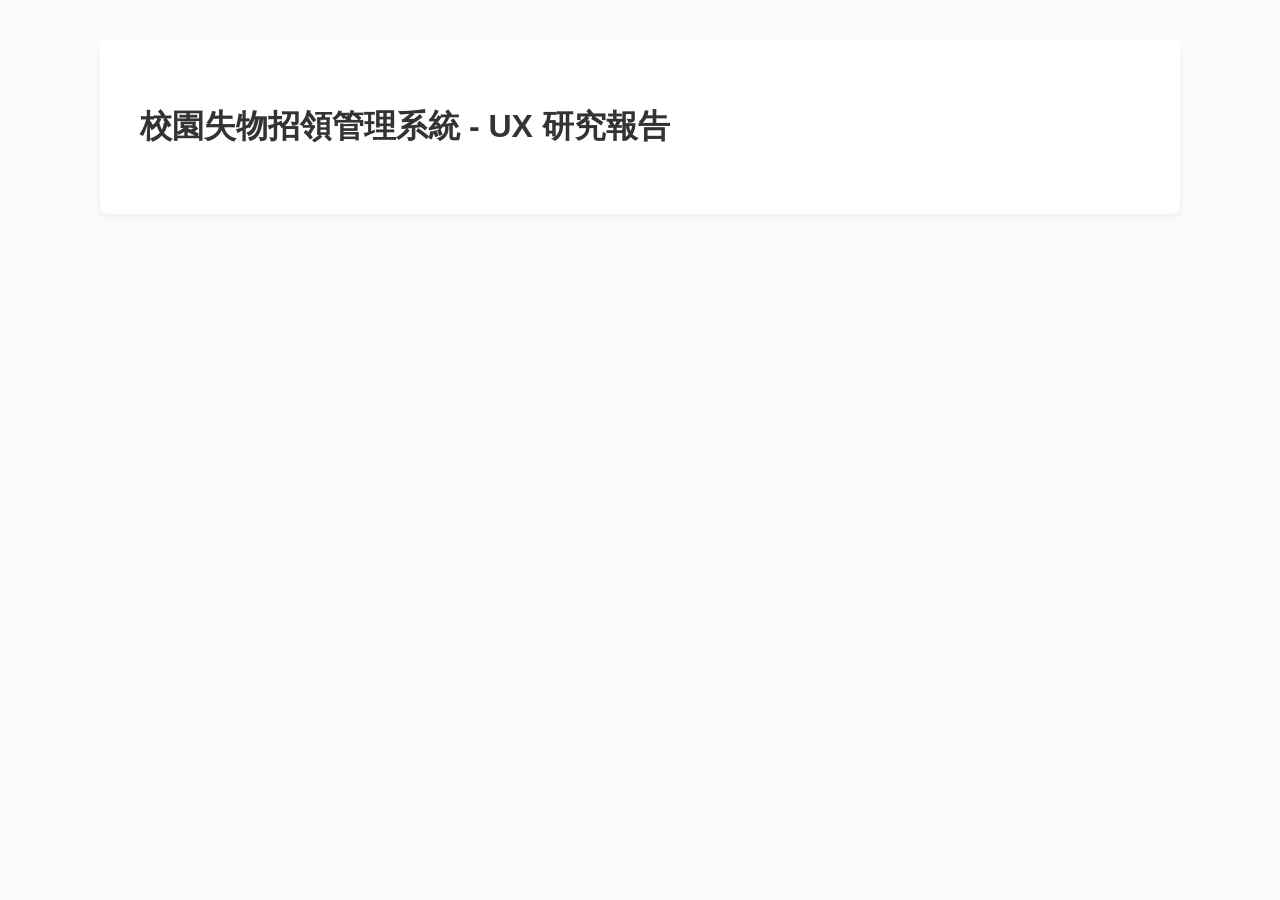
==== index.html @ 8433282e "Add files via upload" ====
<!DOCTYPE html>
<html lang="zh-TW">
<head>
    <meta charset="UTF-8">
    <meta name="viewport" content="width=device-width, initial-scale=1.0">
    <title>校園失物招領管理系統 - UX 研究報告</title>
    <link rel="stylesheet" href="style.css">
</head>
<body>
    <div class="container">
        <h1>校園失物招領管理系統 - UX 研究報告</h1>
        </div>
</body>
</html>
---- style.css ----
:root {
    --primary-color: #2c3e50;
    --secondary-color: #34495e;
    --bg-color: #f9fbfd;
    --border-color: #e2e8f0;
}
body {
    font-family: -apple-system, BlinkMacSystemFont, "Segoe UI", Roboto, Arial, sans-serif;
    line-height: 1.6;
    color: #333;
    background-color: var(--bg-color);
    margin: 0;
    padding: 0;
}
.container {
    max-width: 1000px;
    margin: 40px auto;
    background: #fff;
    padding: 40px;
    border-radius: 8px;
    box-shadow: 0 4px 6px rgba(0,0,0,0.05);
}
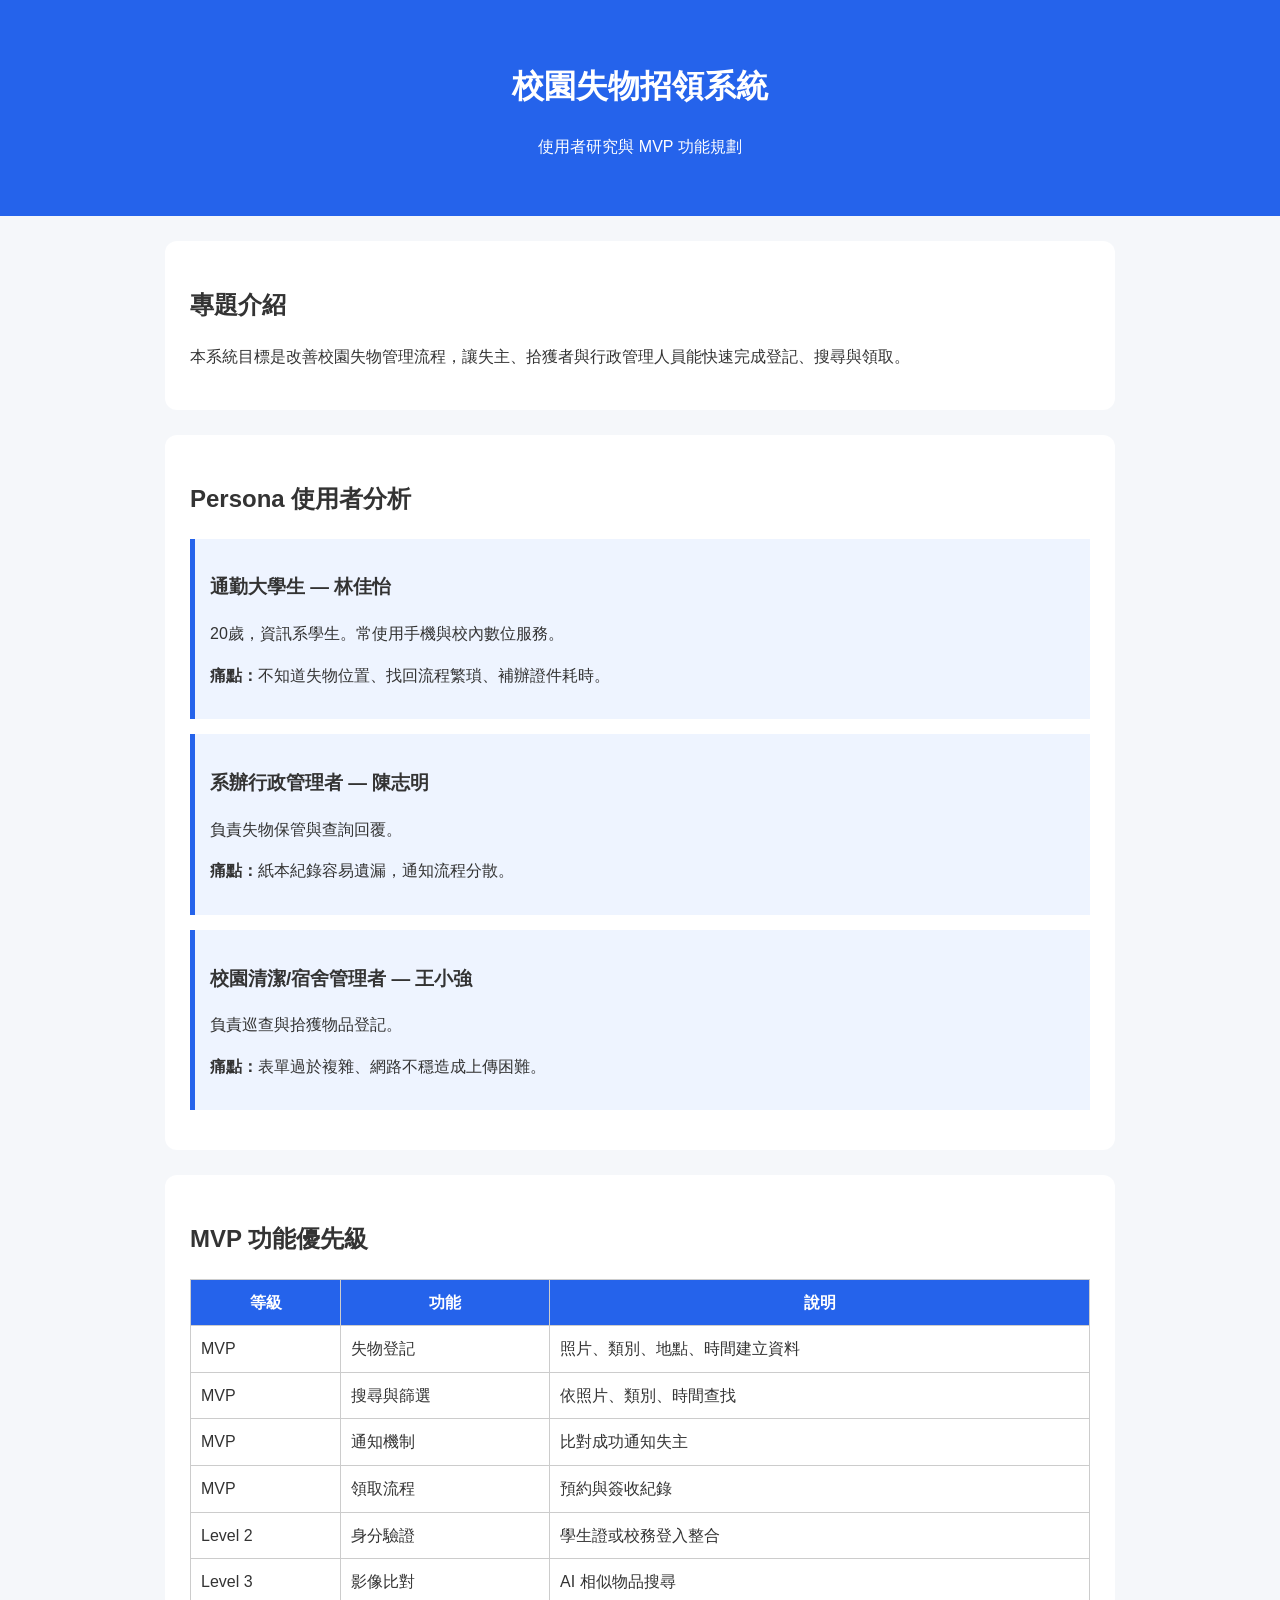
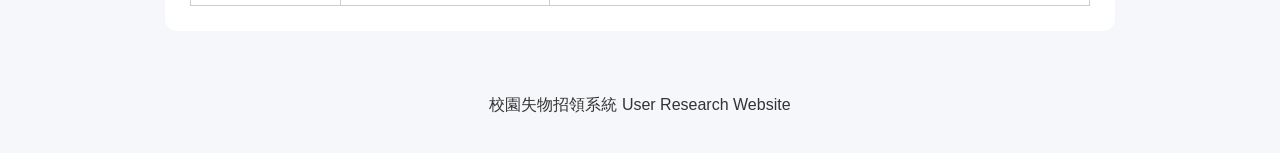
==== commit 56e2ea11: "Add files via upload" ====
--- a/index.html
+++ b/index.html
@@ -1,14 +1,58 @@
-<!DOCTYPE html>
-<html lang="zh-TW">
-<head>
-    <meta charset="UTF-8">
-    <meta name="viewport" content="width=device-width, initial-scale=1.0">
-    <title>校園失物招領管理系統 - UX 研究報告</title>
-    <link rel="stylesheet" href="style.css">
-</head>
-<body>
-    <div class="container">
-        <h1>校園失物招領管理系統 - UX 研究報告</h1>
-        </div>
-</body>
-</html>+<!DOCTYPE html>
+<html lang="zh-Hant">
+<head>
+<meta charset="UTF-8">
+<meta name="viewport" content="width=device-width, initial-scale=1.0">
+<title>校園失物招領系統 - 使用者研究</title>
+<link rel="stylesheet" href="style.css">
+</head>
+<body>
+<header>
+<h1>校園失物招領系統</h1>
+<p>使用者研究與 MVP 功能規劃</p>
+</header>
+
+<section>
+<h2>專題介紹</h2>
+<p>本系統目標是改善校園失物管理流程，讓失主、拾獲者與行政管理人員能快速完成登記、搜尋與領取。</p>
+</section>
+
+<section>
+<h2>Persona 使用者分析</h2>
+<div class="card">
+<h3>通勤大學生 — 林佳怡</h3>
+<p>20歲，資訊系學生。常使用手機與校內數位服務。</p>
+<p><b>痛點：</b>不知道失物位置、找回流程繁瑣、補辦證件耗時。</p>
+</div>
+
+<div class="card">
+<h3>系辦行政管理者 — 陳志明</h3>
+<p>負責失物保管與查詢回覆。</p>
+<p><b>痛點：</b>紙本紀錄容易遺漏，通知流程分散。</p>
+</div>
+
+<div class="card">
+<h3>校園清潔/宿舍管理者 — 王小強</h3>
+<p>負責巡查與拾獲物品登記。</p>
+<p><b>痛點：</b>表單過於複雜、網路不穩造成上傳困難。</p>
+</div>
+</section>
+
+<section>
+<h2>MVP 功能優先級</h2>
+<table>
+<tr><th>等級</th><th>功能</th><th>說明</th></tr>
+<tr><td>MVP</td><td>失物登記</td><td>照片、類別、地點、時間建立資料</td></tr>
+<tr><td>MVP</td><td>搜尋與篩選</td><td>依照片、類別、時間查找</td></tr>
+<tr><td>MVP</td><td>通知機制</td><td>比對成功通知失主</td></tr>
+<tr><td>MVP</td><td>領取流程</td><td>預約與簽收紀錄</td></tr>
+<tr><td>Level 2</td><td>身分驗證</td><td>學生證或校務登入整合</td></tr>
+<tr><td>Level 3</td><td>影像比對</td><td>AI 相似物品搜尋</td></tr>
+</table>
+</section>
+
+<footer>
+<p>校園失物招領系統 User Research Website</p>
+</footer>
+</body>
+</html>
--- a/style.css
+++ b/style.css
@@ -1,22 +1,46 @@
-:root {
-    --primary-color: #2c3e50;
-    --secondary-color: #34495e;
-    --bg-color: #f9fbfd;
-    --border-color: #e2e8f0;
-}
-body {
-    font-family: -apple-system, BlinkMacSystemFont, "Segoe UI", Roboto, Arial, sans-serif;
-    line-height: 1.6;
-    color: #333;
-    background-color: var(--bg-color);
-    margin: 0;
-    padding: 0;
-}
-.container {
-    max-width: 1000px;
-    margin: 40px auto;
-    background: #fff;
-    padding: 40px;
-    border-radius: 8px;
-    box-shadow: 0 4px 6px rgba(0,0,0,0.05);
-}+body{
+font-family: Arial, sans-serif;
+line-height:1.6;
+margin:0;
+background:#f5f7fa;
+color:#333;
+}
+header{
+background:#2563eb;
+color:white;
+padding:40px;
+text-align:center;
+}
+section{
+background:white;
+margin:25px auto;
+padding:25px;
+max-width:900px;
+border-radius:12px;
+}
+.card{
+border-left:5px solid #2563eb;
+padding:15px;
+margin:15px 0;
+background:#eef4ff;
+}
+table{
+width:100%;
+border-collapse:collapse;
+}
+th,td{
+border:1px solid #ccc;
+padding:10px;
+}
+th{
+background:#2563eb;
+color:white;
+}
+footer{
+text-align:center;
+padding:20px;
+}
+@media(max-width:600px){
+section{margin:10px;}
+table{font-size:14px;}
+}
